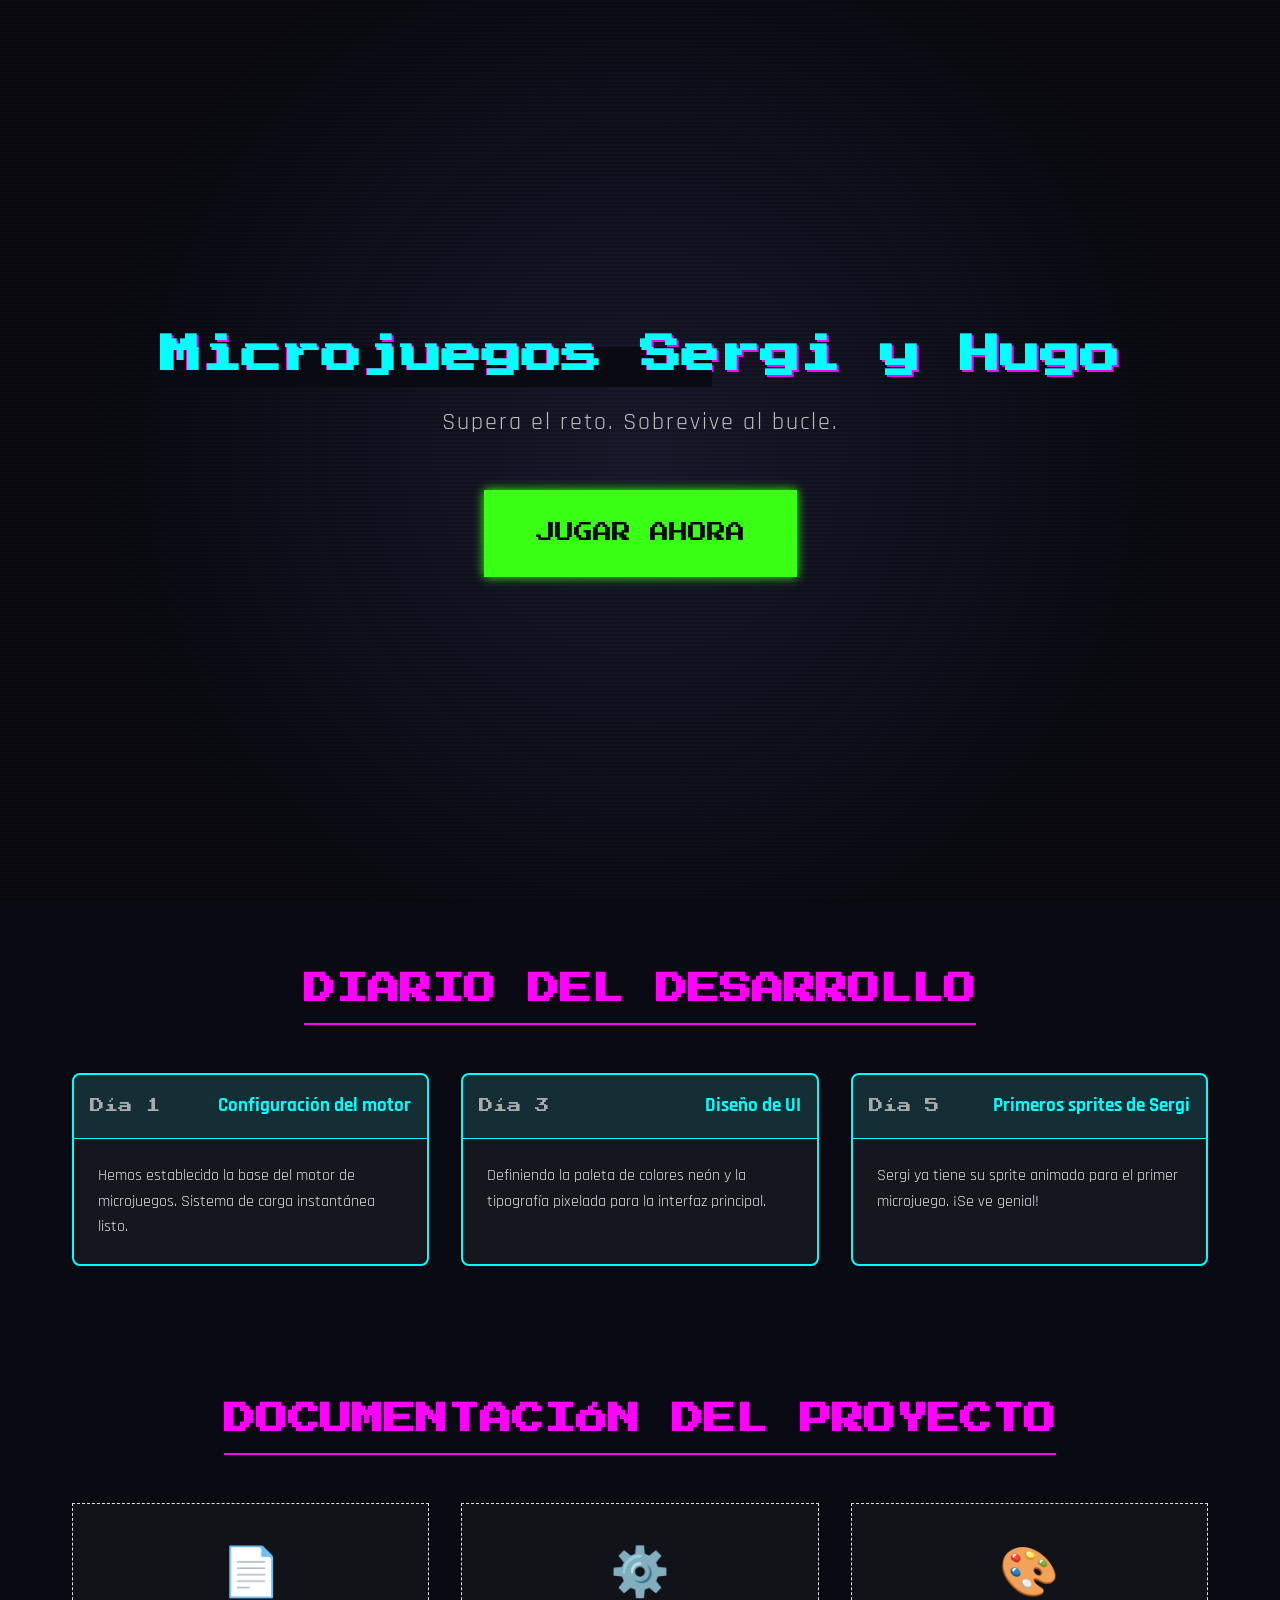
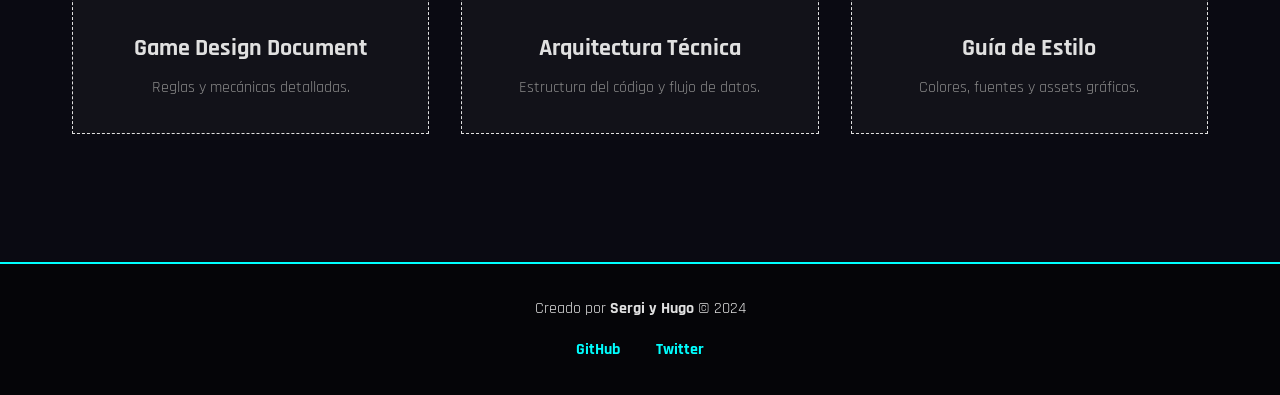
==== index.html @ 4cf01bd1 "Main page" ====
<!DOCTYPE html>
<html lang="es">
<head>
    <meta charset="UTF-8">
    <meta name="viewport" content="width=device-width, initial-scale=1.0">
    <title>Microjuegos Sergi y Hugo</title>
    <meta name="description" content="Microjuegos rápidos y frenéticos estilo WarioWare. Supera el reto, sobrevive al bucle.">
    <!-- Google Fonts for Arcade style -->
    <link rel="preconnect" href="https://fonts.googleapis.com">
    <link rel="preconnect" href="https://fonts.gstatic.com" crossorigin>
    <link href="https://fonts.googleapis.com/css2?family=Press+Start+2P&family=Rajdhani:wght@500;700&display=swap" rel="stylesheet">
    <link rel="stylesheet" href="styles.css">
</head>
<body>

    <!-- HERO SECTION -->
    <!-- Sección principal que ocupa toda la pantalla -->
    <header id="hero">
        <div class="hero-content">
            <h1 class="glitch" data-text="Microjuegos Sergi y Hugo">Microjuegos Sergi y Hugo</h1>
            <p class="subtitle">Supera el reto. Sobrevive al bucle.</p>
            <a href="#game-start" class="cta-button pulse">JUGAR AHORA</a>
        </div>
        <div class="scanlines"></div> <!-- Efecto decorativo CRT -->
    </header>

    <!-- DEVLOG SECTION -->
    <!-- Diario de desarrollo con últimas novedades -->
    <section id="devlog">
        <h2>Diario del Desarrollo</h2>
        <div class="card-container">
            <article class="card">
                <div class="card-header">
                    <span class="date">Día 1</span>
                    <h3>Configuración del motor</h3>
                </div>
                <div class="card-body">
                    <p>Hemos establecido la base del motor de microjuegos. Sistema de carga instantánea listo.</p>
                </div>
            </article>

            <article class="card">
                <div class="card-header">
                    <span class="date">Día 3</span>
                    <h3>Diseño de UI</h3>
                </div>
                <div class="card-body">
                    <p>Definiendo la paleta de colores neón y la tipografía pixelada para la interfaz principal.</p>
                </div>
            </article>

            <article class="card">
                <div class="card-header">
                    <span class="date">Día 5</span>
                    <h3>Primeros sprites de Sergi</h3>
                </div>
                <div class="card-body">
                    <p>Sergi ya tiene su sprite animado para el primer microjuego. ¡Se ve genial!</p>
                </div>
            </article>
        </div>
    </section>

    <!-- DOCUMENTATION SECTION -->
    <!-- Enlaces a documentación técnica -->
    <section id="docs">
        <h2>Documentación del Proyecto</h2>
        <div class="docs-grid">
            <a href="#" class="doc-item">
                <span class="icon">📄</span>
                <h3>Game Design Document</h3>
                <p>Reglas y mecánicas detalladas.</p>
            </a>
            <a href="#" class="doc-item">
                <span class="icon">⚙️</span>
                <h3>Arquitectura Técnica</h3>
                <p>Estructura del código y flujo de datos.</p>
            </a>
            <a href="#" class="doc-item">
                <span class="icon">🎨</span>
                <h3>Guía de Estilo</h3>
                <p>Colores, fuentes y assets gráficos.</p>
            </a>
        </div>
    </section>

    <!-- FOOTER -->
    <footer id="main-footer">
        <p>Creado por <strong>Sergi y Hugo</strong> &copy; 2024</p>
        <div class="social-links">
            <a href="#" aria-label="GitHub">GitHub</a>
            <a href="#" aria-label="Twitter">Twitter</a>
        </div>
    </footer>

    <script src="script.js"></script>
</body>
</html>
---- styles.css ----
/* VARIABLES & RESETS */
:root {
    --bg-color: #0a0a12; /* Azul noche muy oscuro */
    --text-color: #e0e0e0;
    --neon-cyan: #0ff;
    --neon-magenta: #f0f;
    --neon-lime: #39ff14;
    
    --font-heading: 'Press Start 2P', cursive; /* Google Font Pixel style */
    --font-body: 'Rajdhani', sans-serif; /* Google Font Tech style */
}

* {
    margin: 0;
    padding: 0;
    box-sizing: border-box;
}

body {
    background-color: var(--bg-color);
    color: var(--text-color);
    font-family: var(--font-body);
    line-height: 1.6;
    overflow-x: hidden; /* Evitar scroll horizontal por animaciones */
}

a {
    text-decoration: none;
    color: inherit;
    transition: color 0.3s ease;
}

ul {
    list-style: none;
}

/* HERO SECTION */
#hero {
    height: 100vh;
    display: flex;
    flex-direction: column;
    justify-content: center;
    align-items: center;
    text-align: center;
    position: relative;
    background: radial-gradient(circle at center, #1a1a2e 0%, var(--bg-color) 70%);
    z-index: 1;
}

/* Scanlines effect */
.scanlines {
    position: absolute;
    top: 0;
    left: 0;
    width: 100%;
    height: 100%;
    background: linear-gradient(
        to bottom,
        rgba(255,255,255,0),
        rgba(255,255,255,0) 50%,
        rgba(0,0,0,0.2) 50%,
        rgba(0,0,0,0.2)
    );
    background-size: 100% 4px;
    pointer-events: none;
    z-index: 2;
}

.hero-content {
    z-index: 3;
    padding: 2rem;
}

h1 {
    font-family: var(--font-heading);
    font-size: 2.5rem;
    margin-bottom: 1rem;
    color: var(--neon-cyan);
    text-shadow: 2px 2px var(--neon-magenta);
    position: relative;
}

/* Glitch effect simplistic implementation */
.glitch::before, .glitch::after {
    content: attr(data-text);
    position: absolute;
    top: 0;
    left: 0;
    width: 100%;
    height: 100%;
    background: var(--bg-color);
}

.glitch::before {
    left: 2px;
    text-shadow: -1px 0 var(--neon-magenta);
    clip: rect(24px, 550px, 90px, 0);
    animation: glitch-anim-1 2.5s infinite linear alternate-reverse;
}

.glitch::after {
    left: -2px;
    text-shadow: -1px 0 var(--neon-earth); /* Fallback or different color */
    text-shadow: -2px 0 var(--neon-lime); 
    clip: rect(85px, 550px, 140px, 0);
    animation: glitch-anim-2 3s infinite linear alternate-reverse;
}

@keyframes glitch-anim-1 {
    0% { clip: rect(20px, 9999px, 80px, 0); }
    20% { clip: rect(60px, 9999px, 10px, 0); }
    40% { clip: rect(90px, 9999px, 50px, 0); }
    60% { clip: rect(10px, 9999px, 90px, 0); }
    80% { clip: rect(40px, 9999px, 40px, 0); }
    100% { clip: rect(70px, 9999px, 20px, 0); }
}

@keyframes glitch-anim-2 {
    0% { clip: rect(90px, 9999px, 10px, 0); }
    20% { clip: rect(10px, 9999px, 60px, 0); }
    40% { clip: rect(50px, 9999px, 90px, 0); }
    60% { clip: rect(90px, 9999px, 10px, 0); }
    80% { clip: rect(20px, 9999px, 70px, 0); }
    100% { clip: rect(40px, 9999px, 40px, 0); }
}

.subtitle {
    font-size: 1.5rem;
    margin-bottom: 3rem;
    color: #bbb;
    letter-spacing: 2px;
}

.cta-button {
    display: inline-block;
    padding: 1.5rem 3rem;
    font-family: var(--font-heading);
    font-size: 1.2rem;
    color: var(--bg-color);
    background-color: var(--neon-lime);
    border: 4px solid var(--neon-lime);
    box-shadow: 0 0 10px var(--neon-lime), inset 0 0 10px var(--neon-lime);
    text-transform: uppercase;
    cursor: pointer;
    transition: all 0.3s ease;
}

.cta-button:hover {
    background-color: transparent;
    color: var(--neon-lime);
    box-shadow: 0 0 20px var(--neon-lime), inset 0 0 20px var(--neon-lime);
    transform: scale(1.05);
}

@keyframes pulse-anim {
    0% { box-shadow: 0 0 10px var(--neon-lime); }
    50% { box-shadow: 0 0 25px var(--neon-lime), 0 0 5px var(--neon-lime); }
    100% { box-shadow: 0 0 10px var(--neon-lime); }
}

.pulse {
    animation: pulse-anim 2s infinite;
}

/* SECTIONS COMMON */
section {
    padding: 4rem 2rem;
    max-width: 1200px;
    margin: 0 auto;
}

h2 {
    font-family: var(--font-heading);
    font-size: 2rem;
    color: var(--neon-magenta);
    text-align: center;
    margin-bottom: 3rem;
    text-transform: uppercase;
    border-bottom: 2px solid var(--neon-magenta);
    display: inline-block;
    padding-bottom: 0.5rem;
    position: relative;
    left: 50%;
    transform: translateX(-50%);
}

/* DEVLOG SECTION */
.card-container {
    display: grid;
    grid-template-columns: repeat(auto-fit, minmax(300px, 1fr));
    gap: 2rem;
}

.card {
    background: rgba(255, 255, 255, 0.05);
    border: 2px solid var(--neon-cyan);
    border-radius: 8px;
    overflow: hidden;
    transition: transform 0.3s ease, box-shadow 0.3s ease;
}

.card:hover {
    transform: translateY(-5px);
    box-shadow: 0 5px 15px rgba(0, 255, 255, 0.2);
}

.card-header {
    background: rgba(0, 255, 255, 0.1);
    padding: 1rem;
    border-bottom: 1px solid var(--neon-cyan);
    display: flex;
    justify-content: space-between;
    align-items: center;
}

.card-header h3 {
    font-size: 1.2rem;
    color: var(--neon-cyan);
    margin: 0;
}

.date {
    font-size: 0.9rem;
    color: #aaa;
    font-family: var(--font-heading);
}

.card-body {
    padding: 1.5rem;
}

/* DOCS SECTION */
.docs-grid {
    display: grid;
    grid-template-columns: repeat(auto-fit, minmax(250px, 1fr));
    gap: 2rem;
    text-align: center;
}

.doc-item {
    background: rgba(255, 255, 255, 0.03);
    padding: 2rem;
    border: 1px dashed var(--text-color);
    transition: all 0.3s ease;
    display: block;
}

.doc-item:hover {
    background: rgba(255, 255, 255, 0.08);
    border-color: var(--neon-lime);
    transform: scale(1.02);
}

.doc-item .icon {
    font-size: 3rem;
    display: block;
    margin-bottom: 1rem;
}

.doc-item h3 {
    font-size: 1.5rem;
    margin-bottom: 0.5rem;
    color: var(--text-color);
}

.doc-item p {
    color: #888;
}

/* FOOTER */
#main-footer {
    background: #050508;
    padding: 2rem;
    text-align: center;
    border-top: 2px solid var(--neon-cyan);
    margin-top: 4rem;
}

.social-links {
    margin-top: 1rem;
}

.social-links a {
    margin: 0 1rem;
    color: var(--neon-cyan);
    font-weight: bold;
}

.social-links a:hover {
    color: var(--neon-magenta);
    text-shadow: 0 0 5px var(--neon-magenta);
}

/* RESPONSIVE */
@media (max-width: 768px) {
    h1 {
        font-size: 1.8rem;
    }

    .subtitle {
        font-size: 1.1rem;
    }
    
    .cta-button {
        padding: 1rem 2rem;
        font-size: 1rem;
    }
}
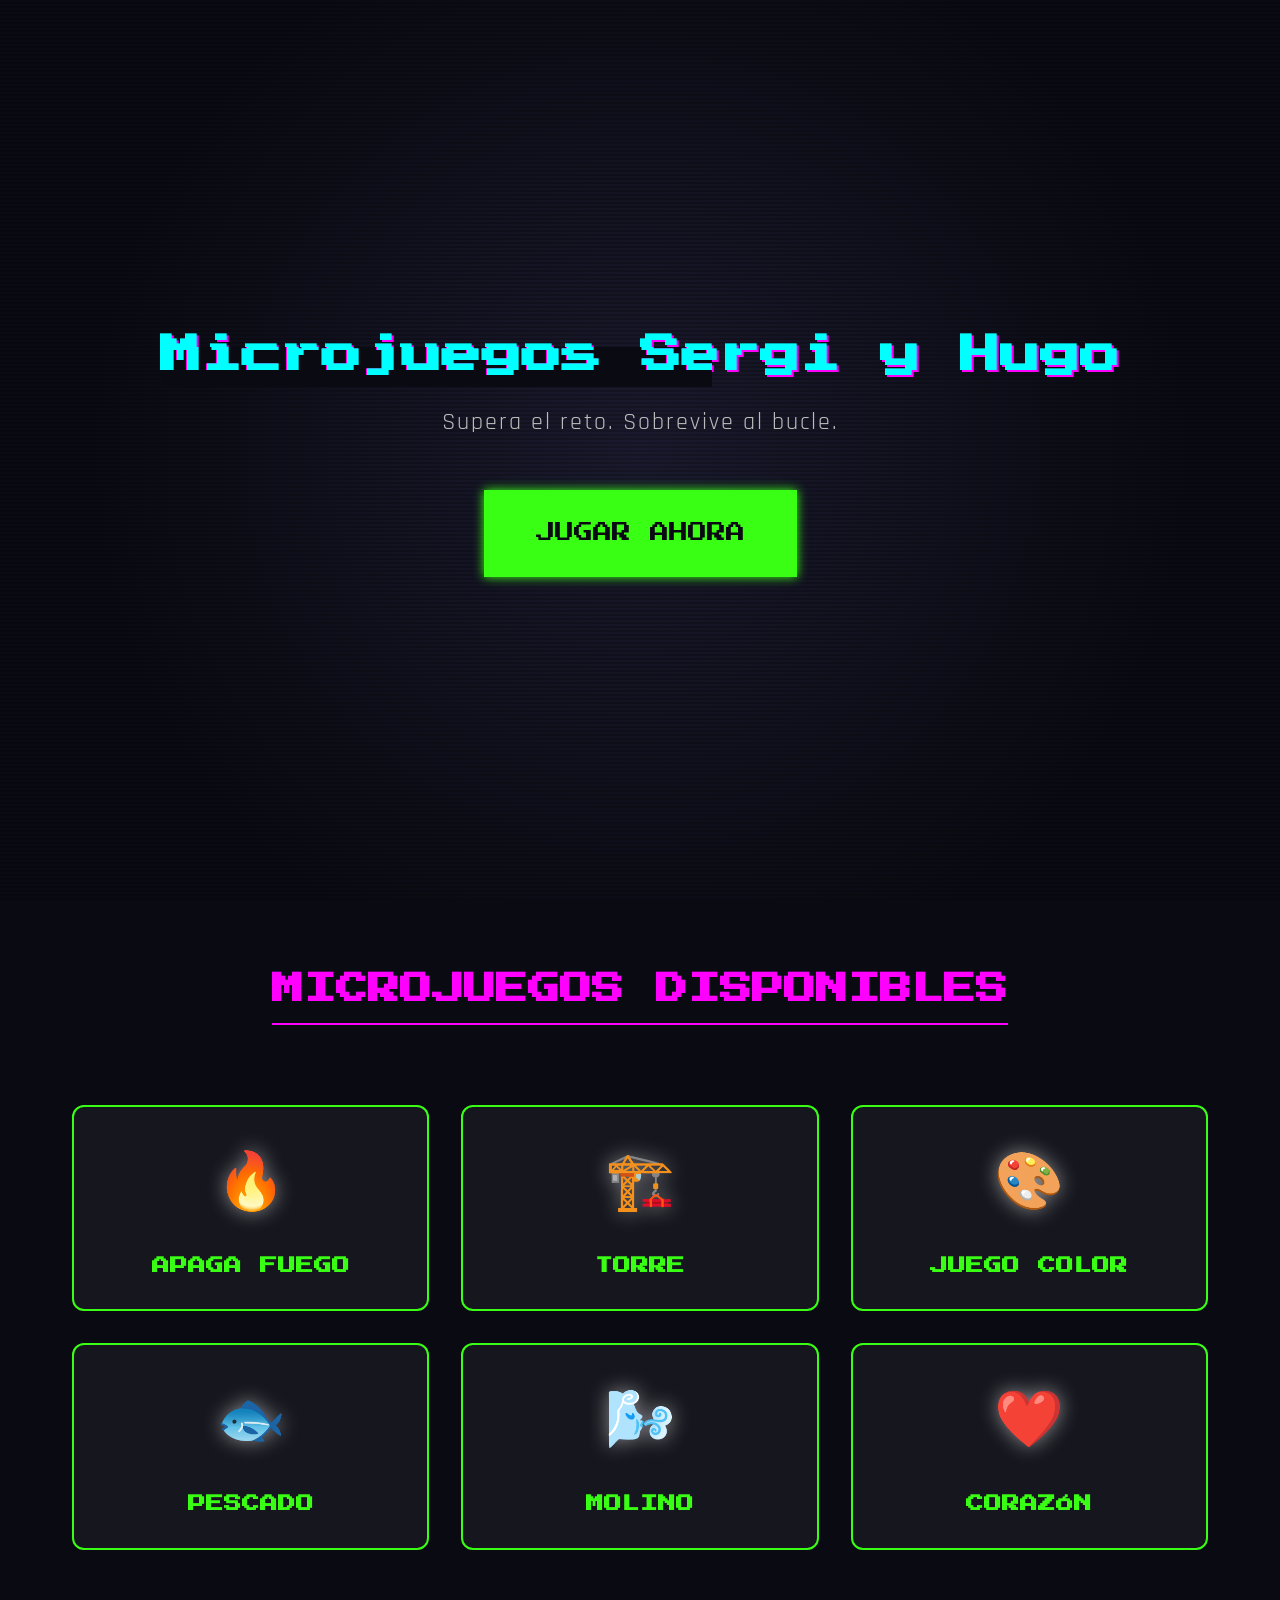
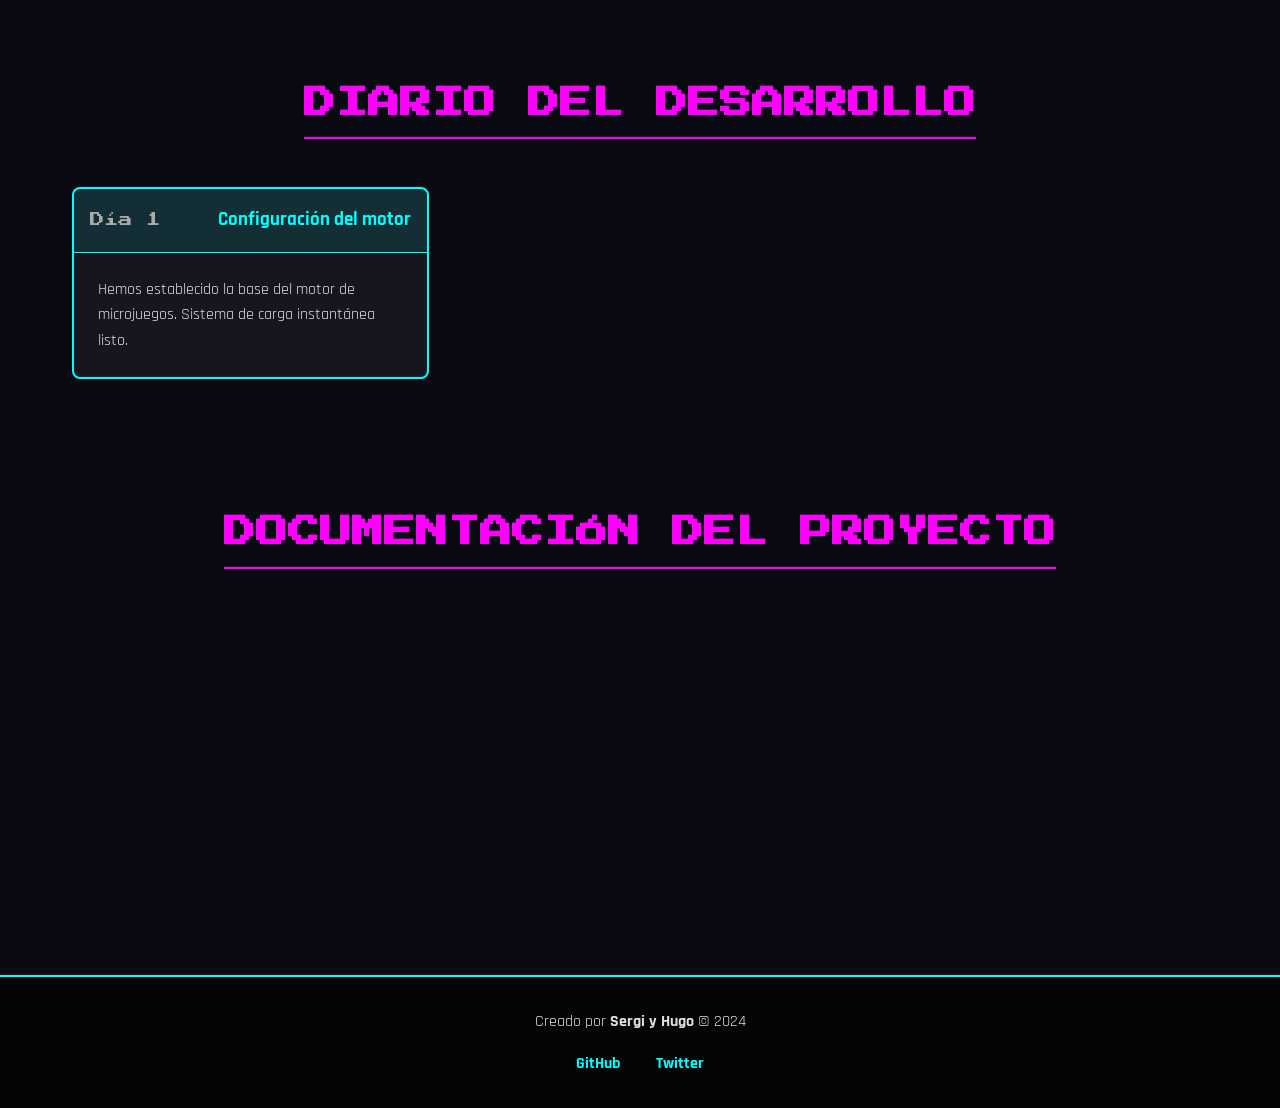
==== commit 309db07b: "Añadida la pagina de juegos principales" ====
--- a/index.html
+++ b/index.html
@@ -1,16 +1,20 @@
 <!DOCTYPE html>
 <html lang="es">
+
 <head>
     <meta charset="UTF-8">
     <meta name="viewport" content="width=device-width, initial-scale=1.0">
     <title>Microjuegos Sergi y Hugo</title>
-    <meta name="description" content="Microjuegos rápidos y frenéticos estilo WarioWare. Supera el reto, sobrevive al bucle.">
+    <meta name="description"
+        content="Microjuegos rápidos y frenéticos estilo WarioWare. Supera el reto, sobrevive al bucle.">
     <!-- Google Fonts for Arcade style -->
     <link rel="preconnect" href="https://fonts.googleapis.com">
     <link rel="preconnect" href="https://fonts.gstatic.com" crossorigin>
-    <link href="https://fonts.googleapis.com/css2?family=Press+Start+2P&family=Rajdhani:wght@500;700&display=swap" rel="stylesheet">
-    <link rel="stylesheet" href="styles.css">
+    <link href="https://fonts.googleapis.com/css2?family=Press+Start+2P&family=Rajdhani:wght@500;700&display=swap"
+        rel="stylesheet">
+    <link rel="stylesheet" href="css/styles.css">
 </head>
+
 <body>
 
     <!-- HERO SECTION -->
@@ -23,6 +27,38 @@
         </div>
         <div class="scanlines"></div> <!-- Efecto decorativo CRT -->
     </header>
+
+    <!-- GAMES SECTION -->
+    <!-- Lista de microjuegos creados -->
+    <section id="game-start">
+        <h2>Microjuegos Disponibles</h2>
+        <div class="games-grid">
+            <a href="apaga_el_fuego.html" class="game-card">
+                <span class="icon">🔥</span>
+                <h3>Apaga Fuego</h3>
+            </a>
+            <a href="construye_la_torre.html" class="game-card">
+                <span class="icon">🏗️</span>
+                <h3>Torre</h3>
+            </a>
+            <a href="juego_color.html" class="game-card">
+                <span class="icon">🎨</span>
+                <h3>Juego Color</h3>
+            </a>
+            <a href="juego_pescado.html" class="game-card">
+                <span class="icon">🐟</span>
+                <h3>Pescado</h3>
+            </a>
+            <a href="molino_viento.html" class="game-card">
+                <span class="icon">🌬️</span>
+                <h3>Molino</h3>
+            </a>
+            <a href="repair_heart.html" class="game-card">
+                <span class="icon">❤️</span>
+                <h3>Corazón</h3>
+            </a>
+        </div>
+    </section>
 
     <!-- DEVLOG SECTION -->
     <!-- Diario de desarrollo con últimas novedades -->
@@ -93,6 +129,7 @@
         </div>
     </footer>
 
-    <script src="script.js"></script>
+    <script src="js/script.js"></script>
 </body>
-</html>
+
+</html>
--- a/css/styles.css
+++ b/css/styles.css
@@ -0,0 +1,403 @@
+/* VARIABLES & RESETS */
+:root {
+    --bg-color: #0a0a12;
+    /* Azul noche muy oscuro */
+    --text-color: #e0e0e0;
+    --neon-cyan: #0ff;
+    --neon-magenta: #f0f;
+    --neon-lime: #39ff14;
+
+    --font-heading: 'Press Start 2P', cursive;
+    /* Google Font Pixel style */
+    --font-body: 'Rajdhani', sans-serif;
+    /* Google Font Tech style */
+}
+
+* {
+    margin: 0;
+    padding: 0;
+    box-sizing: border-box;
+}
+
+body {
+    background-color: var(--bg-color);
+    color: var(--text-color);
+    font-family: var(--font-body);
+    line-height: 1.6;
+    overflow-x: hidden;
+    /* Evitar scroll horizontal por animaciones */
+}
+
+a {
+    text-decoration: none;
+    color: inherit;
+    transition: color 0.3s ease;
+}
+
+ul {
+    list-style: none;
+}
+
+/* HERO SECTION */
+#hero {
+    height: 100vh;
+    display: flex;
+    flex-direction: column;
+    justify-content: center;
+    align-items: center;
+    text-align: center;
+    position: relative;
+    background: radial-gradient(circle at center, #1a1a2e 0%, var(--bg-color) 70%);
+    z-index: 1;
+}
+
+/* Scanlines effect */
+.scanlines {
+    position: absolute;
+    top: 0;
+    left: 0;
+    width: 100%;
+    height: 100%;
+    background: linear-gradient(to bottom,
+            rgba(255, 255, 255, 0),
+            rgba(255, 255, 255, 0) 50%,
+            rgba(0, 0, 0, 0.2) 50%,
+            rgba(0, 0, 0, 0.2));
+    background-size: 100% 4px;
+    pointer-events: none;
+    z-index: 2;
+}
+
+.hero-content {
+    z-index: 3;
+    padding: 2rem;
+}
+
+h1 {
+    font-family: var(--font-heading);
+    font-size: 2.5rem;
+    margin-bottom: 1rem;
+    color: var(--neon-cyan);
+    text-shadow: 2px 2px var(--neon-magenta);
+    position: relative;
+}
+
+/* Glitch effect simplistic implementation */
+.glitch::before,
+.glitch::after {
+    content: attr(data-text);
+    position: absolute;
+    top: 0;
+    left: 0;
+    width: 100%;
+    height: 100%;
+    background: var(--bg-color);
+}
+
+.glitch::before {
+    left: 2px;
+    text-shadow: -1px 0 var(--neon-magenta);
+    clip: rect(24px, 550px, 90px, 0);
+    animation: glitch-anim-1 2.5s infinite linear alternate-reverse;
+}
+
+.glitch::after {
+    left: -2px;
+    text-shadow: -1px 0 var(--neon-earth);
+    /* Fallback or different color */
+    text-shadow: -2px 0 var(--neon-lime);
+    clip: rect(85px, 550px, 140px, 0);
+    animation: glitch-anim-2 3s infinite linear alternate-reverse;
+}
+
+@keyframes glitch-anim-1 {
+    0% {
+        clip: rect(20px, 9999px, 80px, 0);
+    }
+
+    20% {
+        clip: rect(60px, 9999px, 10px, 0);
+    }
+
+    40% {
+        clip: rect(90px, 9999px, 50px, 0);
+    }
+
+    60% {
+        clip: rect(10px, 9999px, 90px, 0);
+    }
+
+    80% {
+        clip: rect(40px, 9999px, 40px, 0);
+    }
+
+    100% {
+        clip: rect(70px, 9999px, 20px, 0);
+    }
+}
+
+@keyframes glitch-anim-2 {
+    0% {
+        clip: rect(90px, 9999px, 10px, 0);
+    }
+
+    20% {
+        clip: rect(10px, 9999px, 60px, 0);
+    }
+
+    40% {
+        clip: rect(50px, 9999px, 90px, 0);
+    }
+
+    60% {
+        clip: rect(90px, 9999px, 10px, 0);
+    }
+
+    80% {
+        clip: rect(20px, 9999px, 70px, 0);
+    }
+
+    100% {
+        clip: rect(40px, 9999px, 40px, 0);
+    }
+}
+
+.subtitle {
+    font-size: 1.5rem;
+    margin-bottom: 3rem;
+    color: #bbb;
+    letter-spacing: 2px;
+}
+
+.cta-button {
+    display: inline-block;
+    padding: 1.5rem 3rem;
+    font-family: var(--font-heading);
+    font-size: 1.2rem;
+    color: var(--bg-color);
+    background-color: var(--neon-lime);
+    border: 4px solid var(--neon-lime);
+    box-shadow: 0 0 10px var(--neon-lime), inset 0 0 10px var(--neon-lime);
+    text-transform: uppercase;
+    cursor: pointer;
+    transition: all 0.3s ease;
+}
+
+.cta-button:hover {
+    background-color: transparent;
+    color: var(--neon-lime);
+    box-shadow: 0 0 20px var(--neon-lime), inset 0 0 20px var(--neon-lime);
+    transform: scale(1.05);
+}
+
+@keyframes pulse-anim {
+    0% {
+        box-shadow: 0 0 10px var(--neon-lime);
+    }
+
+    50% {
+        box-shadow: 0 0 25px var(--neon-lime), 0 0 5px var(--neon-lime);
+    }
+
+    100% {
+        box-shadow: 0 0 10px var(--neon-lime);
+    }
+}
+
+.pulse {
+    animation: pulse-anim 2s infinite;
+}
+
+/* SECTIONS COMMON */
+section {
+    padding: 4rem 2rem;
+    max-width: 1200px;
+    margin: 0 auto;
+}
+
+h2 {
+    font-family: var(--font-heading);
+    font-size: 2rem;
+    color: var(--neon-magenta);
+    text-align: center;
+    margin-bottom: 3rem;
+    text-transform: uppercase;
+    border-bottom: 2px solid var(--neon-magenta);
+    display: inline-block;
+    padding-bottom: 0.5rem;
+    position: relative;
+    left: 50%;
+    transform: translateX(-50%);
+}
+
+/* GAMES SECTION */
+.games-grid {
+    display: grid;
+    grid-template-columns: repeat(auto-fit, minmax(280px, 1fr));
+    gap: 2rem;
+    margin-top: 2rem;
+}
+
+.game-card {
+    background: rgba(255, 255, 255, 0.05);
+    border: 2px solid var(--neon-lime);
+    border-radius: 12px;
+    padding: 2rem;
+    text-align: center;
+    transition: transform 0.3s ease, box-shadow 0.3s ease, background 0.3s;
+    display: flex;
+    flex-direction: column;
+    align-items: center;
+    justify-content: center;
+    gap: 1.5rem;
+    text-decoration: none;
+    /* La opacidad y el transform iniciales son aplicados por script.js */
+}
+
+.game-card:hover {
+    transform: translateY(-8px) scale(1.02) !important;
+    box-shadow: 0 8px 25px rgba(57, 255, 20, 0.3);
+    background: rgba(57, 255, 20, 0.1);
+}
+
+.game-card .icon {
+    font-size: 3.5rem;
+    filter: drop-shadow(0 0 10px rgba(255, 255, 255, 0.5));
+    transition: transform 0.3s ease;
+}
+
+.game-card:hover .icon {
+    transform: scale(1.1);
+}
+
+.game-card h3 {
+    font-size: 1.1rem;
+    color: var(--neon-lime);
+    text-transform: uppercase;
+    font-family: var(--font-heading);
+    margin: 0;
+    line-height: 1.4;
+}
+
+/* DEVLOG SECTION */
+.card-container {
+    display: grid;
+    grid-template-columns: repeat(auto-fit, minmax(300px, 1fr));
+    gap: 2rem;
+}
+
+.card {
+    background: rgba(255, 255, 255, 0.05);
+    border: 2px solid var(--neon-cyan);
+    border-radius: 8px;
+    overflow: hidden;
+    transition: transform 0.3s ease, box-shadow 0.3s ease;
+}
+
+.card:hover {
+    transform: translateY(-5px);
+    box-shadow: 0 5px 15px rgba(0, 255, 255, 0.2);
+}
+
+.card-header {
+    background: rgba(0, 255, 255, 0.1);
+    padding: 1rem;
+    border-bottom: 1px solid var(--neon-cyan);
+    display: flex;
+    justify-content: space-between;
+    align-items: center;
+}
+
+.card-header h3 {
+    font-size: 1.2rem;
+    color: var(--neon-cyan);
+    margin: 0;
+}
+
+.date {
+    font-size: 0.9rem;
+    color: #aaa;
+    font-family: var(--font-heading);
+}
+
+.card-body {
+    padding: 1.5rem;
+}
+
+/* DOCS SECTION */
+.docs-grid {
+    display: grid;
+    grid-template-columns: repeat(auto-fit, minmax(250px, 1fr));
+    gap: 2rem;
+    text-align: center;
+}
+
+.doc-item {
+    background: rgba(255, 255, 255, 0.03);
+    padding: 2rem;
+    border: 1px dashed var(--text-color);
+    transition: all 0.3s ease;
+    display: block;
+}
+
+.doc-item:hover {
+    background: rgba(255, 255, 255, 0.08);
+    border-color: var(--neon-lime);
+    transform: scale(1.02);
+}
+
+.doc-item .icon {
+    font-size: 3rem;
+    display: block;
+    margin-bottom: 1rem;
+}
+
+.doc-item h3 {
+    font-size: 1.5rem;
+    margin-bottom: 0.5rem;
+    color: var(--text-color);
+}
+
+.doc-item p {
+    color: #888;
+}
+
+/* FOOTER */
+#main-footer {
+    background: #050508;
+    padding: 2rem;
+    text-align: center;
+    border-top: 2px solid var(--neon-cyan);
+    margin-top: 4rem;
+}
+
+.social-links {
+    margin-top: 1rem;
+}
+
+.social-links a {
+    margin: 0 1rem;
+    color: var(--neon-cyan);
+    font-weight: bold;
+}
+
+.social-links a:hover {
+    color: var(--neon-magenta);
+    text-shadow: 0 0 5px var(--neon-magenta);
+}
+
+/* RESPONSIVE */
+@media (max-width: 768px) {
+    h1 {
+        font-size: 1.8rem;
+    }
+
+    .subtitle {
+        font-size: 1.1rem;
+    }
+
+    .cta-button {
+        padding: 1rem 2rem;
+        font-size: 1rem;
+    }
+}
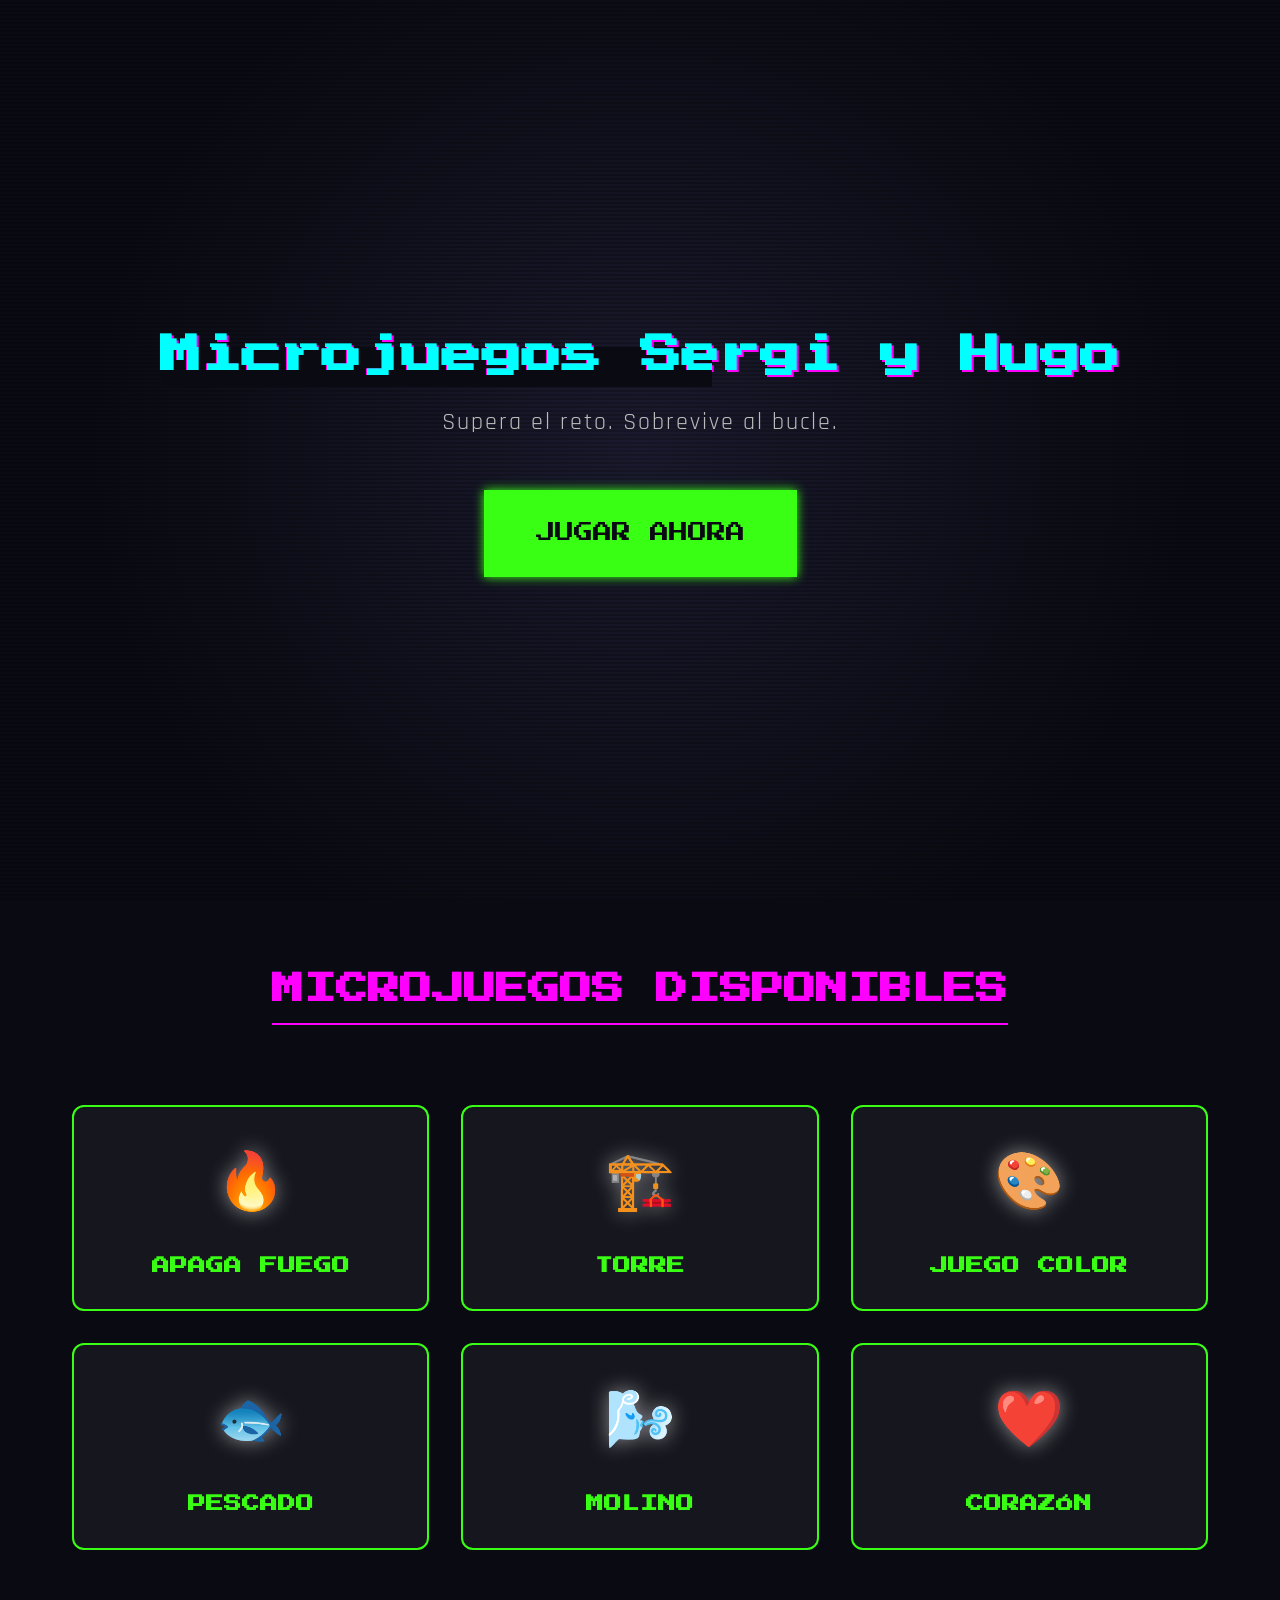
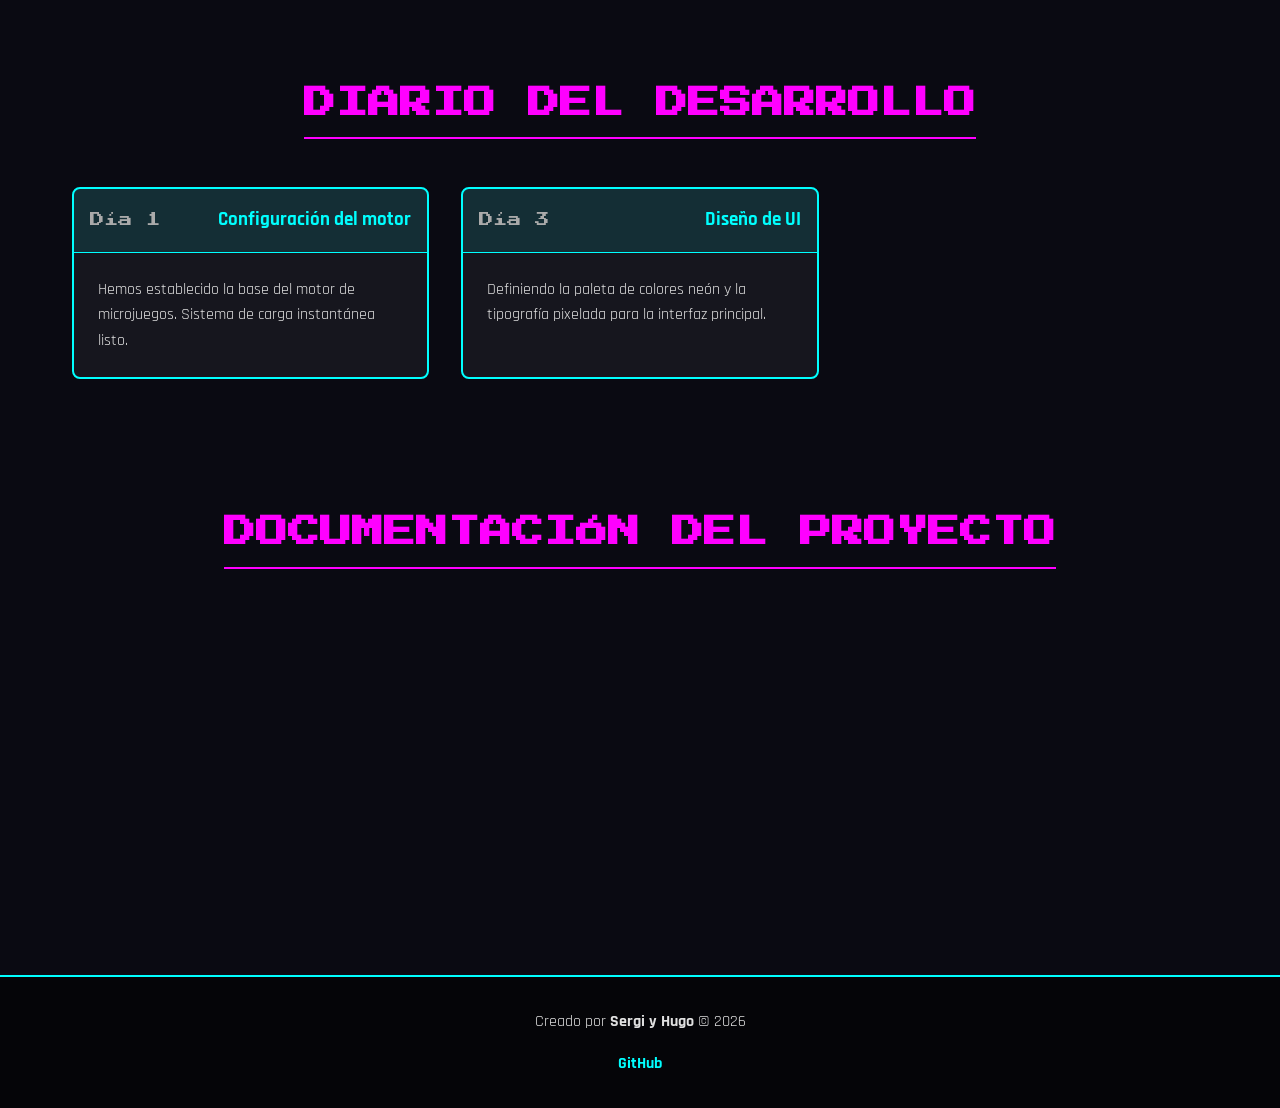
==== commit 2a23b268: "Centrado de texto" ====
--- a/index.html
+++ b/index.html
@@ -120,12 +120,29 @@
         </div>
     </section>
 
+    <!-- ORCHESTRATOR MODAL -->
+    <div id="orchestrator-modal" class="hidden">
+        <div class="orchestrator-ui">
+            <div class="score-display">PUNTOS: <span id="orch-score">0</span></div>
+            <div class="lives-display" id="orch-lives">❤️❤️❤️</div>
+            <button id="orch-close" aria-label="Cerrar juego">✖</button>
+        </div>
+        <div class="iframe-container">
+            <iframe id="game-iframe" src="about:blank" allow="autoplay"></iframe>
+        </div>
+
+        <!-- Overlays del orquestador -->
+        <div id="orch-transition-overlay" class="hidden">
+            <h2 id="orch-transition-text">¡PREPARATE!</h2>
+        </div>
+    </div>
+
     <!-- FOOTER -->
     <footer id="main-footer">
-        <p>Creado por <strong>Sergi y Hugo</strong> &copy; 2024</p>
+        <p>Creado por <strong>Sergi y Hugo</strong> &copy; 2026</p>
         <div class="social-links">
-            <a href="#" aria-label="GitHub">GitHub</a>
-            <a href="#" aria-label="Twitter">Twitter</a>
+            <a href="https://github.com/hug0lop23z/Proyecto_Hugo_Sergi.git" aria-label="GitHub"
+                target="_blank">GitHub</a>
         </div>
     </footer>
 
--- a/css/styles.css
+++ b/css/styles.css
@@ -400,4 +400,115 @@
         padding: 1rem 2rem;
         font-size: 1rem;
     }
+}
+
+/* ORCHESTRATOR MODAL / WARIO WARE SYSTEM */
+#orchestrator-modal {
+    position: fixed;
+    top: 0;
+    left: 0;
+    width: 100vw;
+    height: 100vh;
+    background: #050508;
+    z-index: 1000;
+    display: flex;
+    flex-direction: column;
+    /* transition opcional de entrada/salida */
+}
+
+#orchestrator-modal.hidden {
+    display: none;
+}
+
+.orchestrator-ui {
+    display: flex;
+    justify-content: space-between;
+    align-items: center;
+    padding: 15px 30px;
+    background: #0a0a12;
+    border-bottom: 2px solid var(--neon-cyan);
+    font-family: var(--font-heading);
+    box-shadow: 0 5px 15px rgba(0, 255, 255, 0.2);
+    z-index: 1001;
+}
+
+.score-display {
+    color: var(--neon-cyan);
+    font-size: 1.2rem;
+    text-shadow: 0 0 5px var(--neon-cyan);
+}
+
+.lives-display {
+    letter-spacing: 5px;
+    font-size: 1.5rem;
+}
+
+#orch-close {
+    background: none;
+    border: none;
+    color: var(--text-color);
+    font-size: 2rem;
+    cursor: pointer;
+    transition: color 0.3s, transform 0.3s;
+}
+
+#orch-close:hover {
+    color: var(--neon-magenta);
+    transform: scale(1.2) rotate(90deg);
+}
+
+.iframe-container {
+    flex-grow: 1;
+    position: relative;
+    width: 100%;
+    height: 100%;
+    background: #000;
+}
+
+#game-iframe {
+    width: 100%;
+    height: 100%;
+    border: none;
+    display: block;
+}
+
+/* Overlays Internos del Orquestador */
+#orch-transition-overlay {
+    position: absolute;
+    top: 0;
+    left: 0;
+    width: 100%;
+    height: 100%;
+    background: rgba(5, 5, 8, 0.95);
+    display: flex;
+    flex-direction: column;
+    justify-content: center;
+    align-items: center;
+    z-index: 1002;
+    text-align: center;
+}
+
+#orch-transition-overlay.hidden {
+    display: none;
+}
+
+#orch-transition-text {
+    font-size: 4rem;
+    font-family: var(--font-heading);
+    animation: flash-text 0.5s infinite alternate;
+    margin: 0;
+    margin-right: 100%;
+    padding: 0;
+}
+
+@keyframes flash-text {
+    from {
+        opacity: 1;
+        transform: scale(1);
+    }
+
+    to {
+        opacity: 0.7;
+        transform: scale(1.05);
+    }
 }
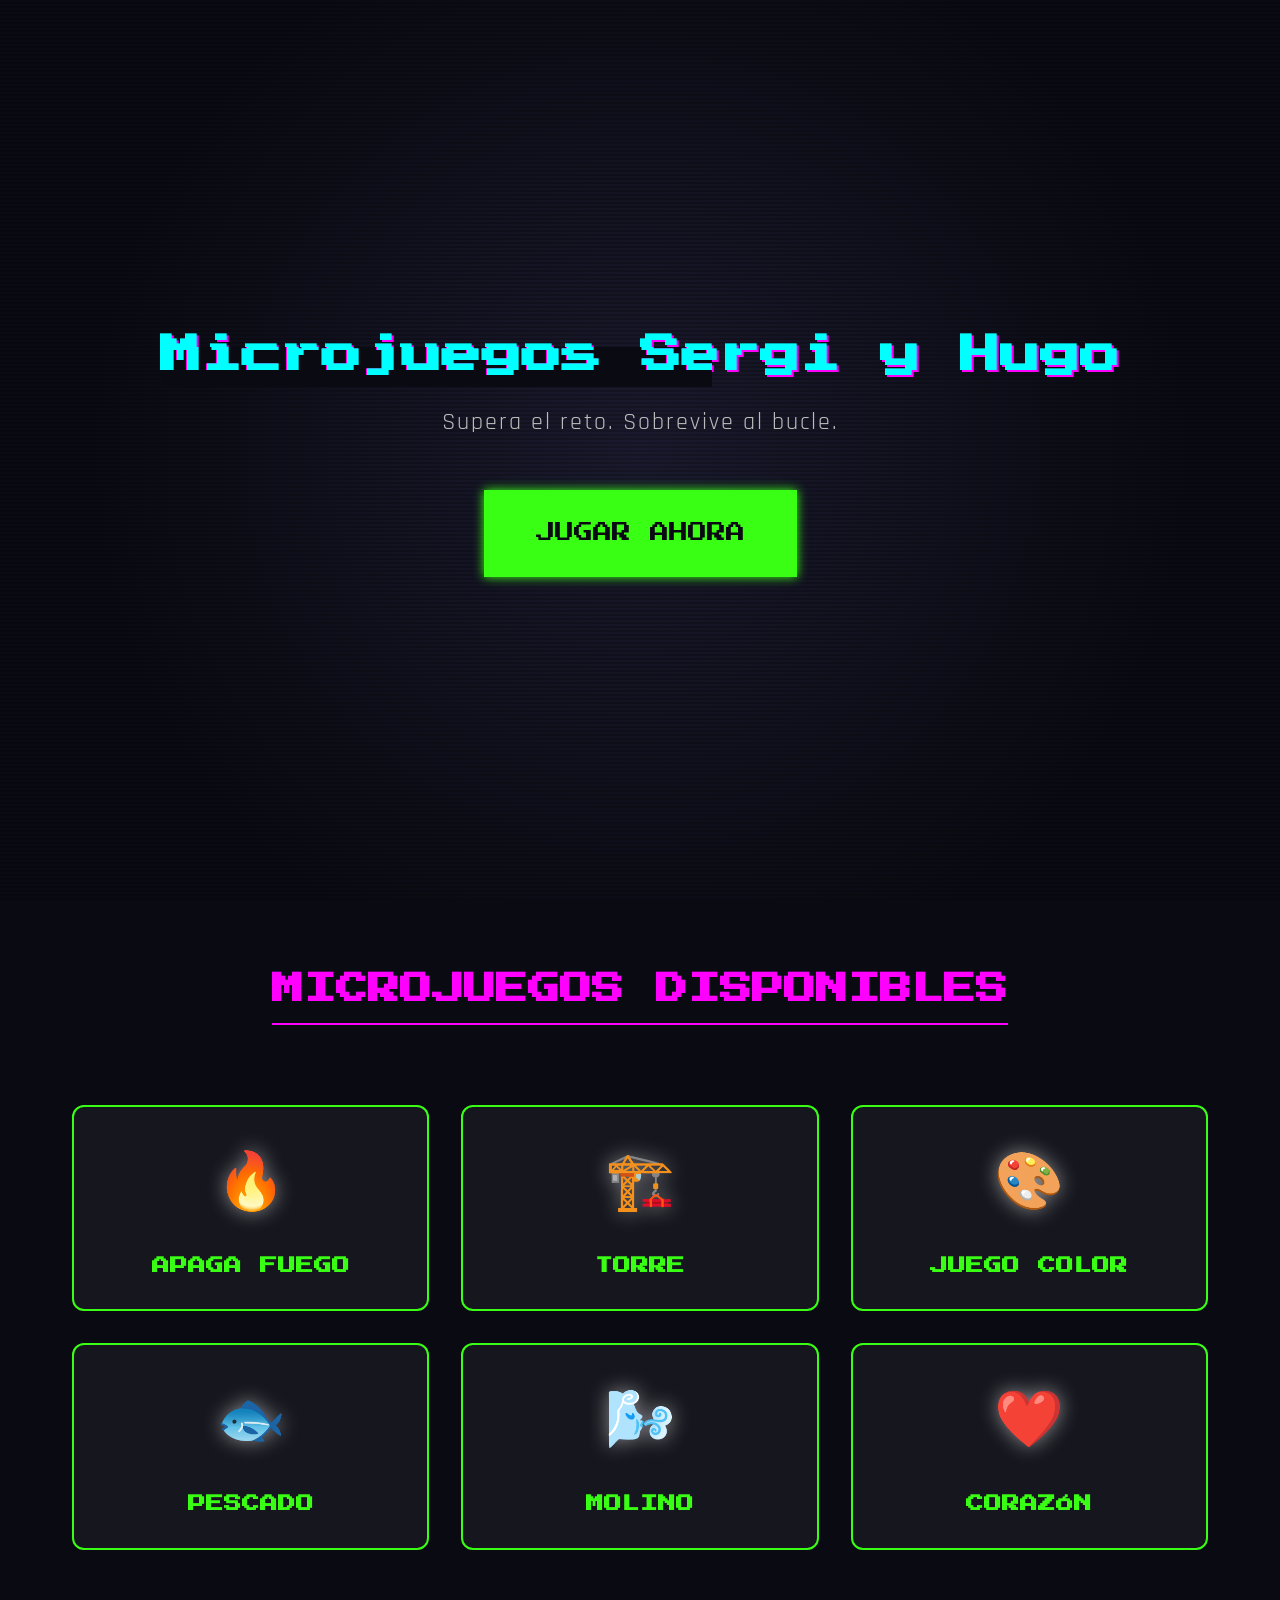
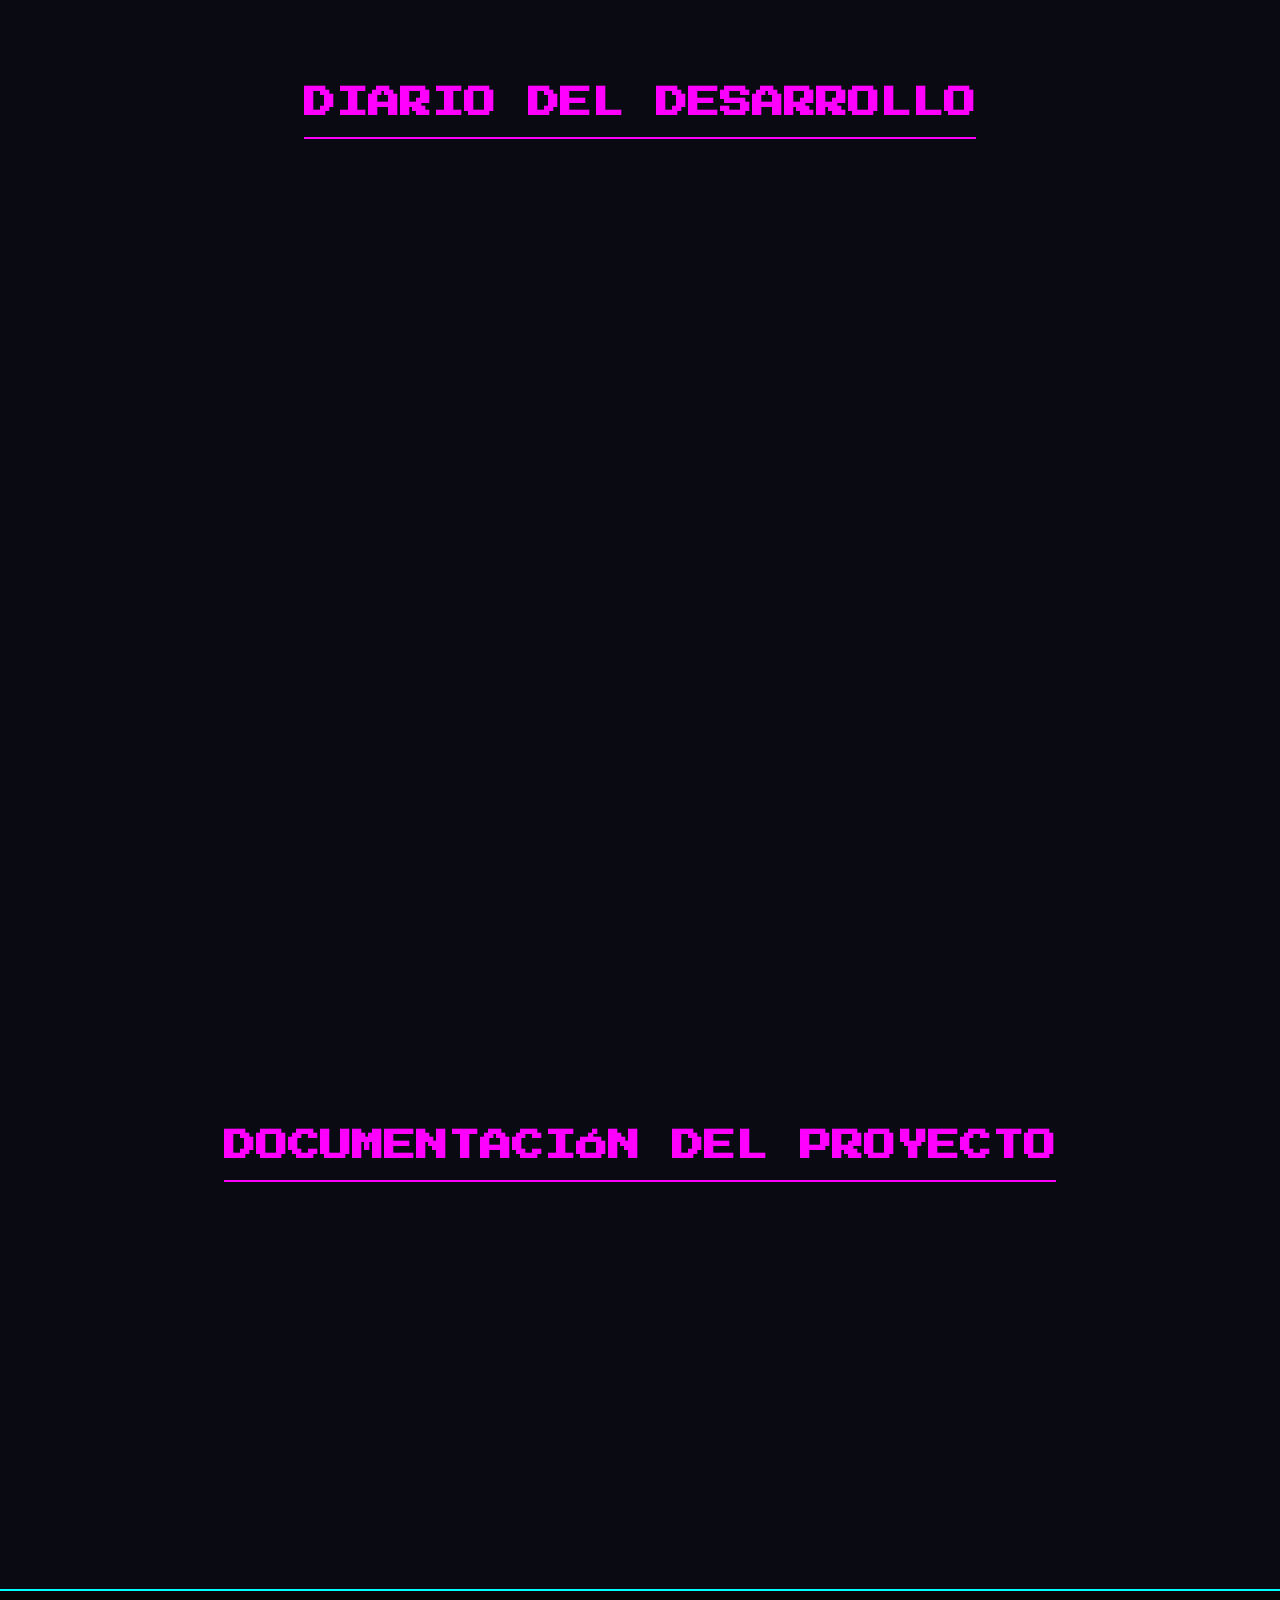
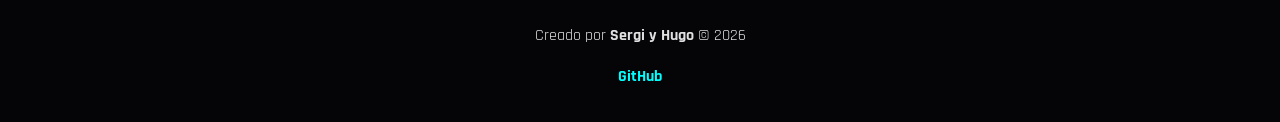
==== commit 536a1a42: "day_logs" ====
--- a/index.html
+++ b/index.html
@@ -68,30 +68,40 @@
             <article class="card">
                 <div class="card-header">
                     <span class="date">Día 1</span>
-                    <h3>Configuración del motor</h3>
+                    <h3>Configuración inicial y base del proyecto</h3>
                 </div>
                 <div class="card-body">
-                    <p>Hemos establecido la base del motor de microjuegos. Sistema de carga instantánea listo.</p>
+                    <p>Se inicializó el repositorio de código para permitir el control de versiones y el trabajo colaborativo seguro. Paralelamente, se configuró el tablero Scrum, lo que permitió estructurar el backlog, planificar el sprint y asignar las tareas específicas a cada miembro del equipo. Para cerrar la jornada, se programó y maquetó la estructura base de la página principal, definiendo la navegación y el estilo visual que servirá como núcleo del proyecto.</p>
+                </div>
+            </article>
+
+            <article class="card">
+                <div class="card-header">
+                    <span class="date">Día 2</span>
+                    <h3>Desarrollo del primer bloque de juegos</h3>
+                </div>
+                <div class="card-body">
+                    <p>El equipo se centró exclusivamente en la programación de los cuatro primeros minijuegos. Esta fase implicó el desarrollo de la lógica interna de cada juego, el diseño de sus interfaces individuales y la implementación de sus mecánicas principales. Al finalizar el día, estos cuatro juegos quedaron funcionales de manera independiente, a la espera de ser integrados.</p>
                 </div>
             </article>
 
             <article class="card">
                 <div class="card-header">
                     <span class="date">Día 3</span>
-                    <h3>Diseño de UI</h3>
+                    <h3>Finalización del desarrollo e integración</h3>
                 </div>
                 <div class="card-body">
-                    <p>Definiendo la paleta de colores neón y la tipografía pixelada para la interfaz principal.</p>
+                    <p>Se completó la fase de desarrollo programando las mecánicas y la interfaz de los dos últimos juegos pendientes. Una vez terminados los seis juegos en total, se procedió a la fase de integración: se conectó cada uno de los juegos con la página principal creada el primer día, asegurando que los enlaces, la carga de recursos y la navegación entre el menú y los juegos funcionaran de manera fluida y coherente.</p>
                 </div>
             </article>
 
             <article class="card">
                 <div class="card-header">
-                    <span class="date">Día 5</span>
-                    <h3>Primeros sprites de Sergi</h3>
+                    <span class="date">Día 4</span>
+                    <h3>Control de calidad (Testing)</h3>
                 </div>
                 <div class="card-body">
-                    <p>Sergi ya tiene su sprite animado para el primer microjuego. ¡Se ve genial!</p>
+                    <p>La jornada se dedicó íntegramente a la realización de pruebas (QA). Se ejecutaron test de usabilidad, rendimiento y flujo de navegación tanto en la página principal como dentro de cada uno de los seis juegos. El objetivo fue identificar, documentar y corregir cualquier bug, error lógico o fallo visual para garantizar que el producto final fuera completamente estable e interactivo antes de su entrega.</p>
                 </div>
             </article>
         </div>
